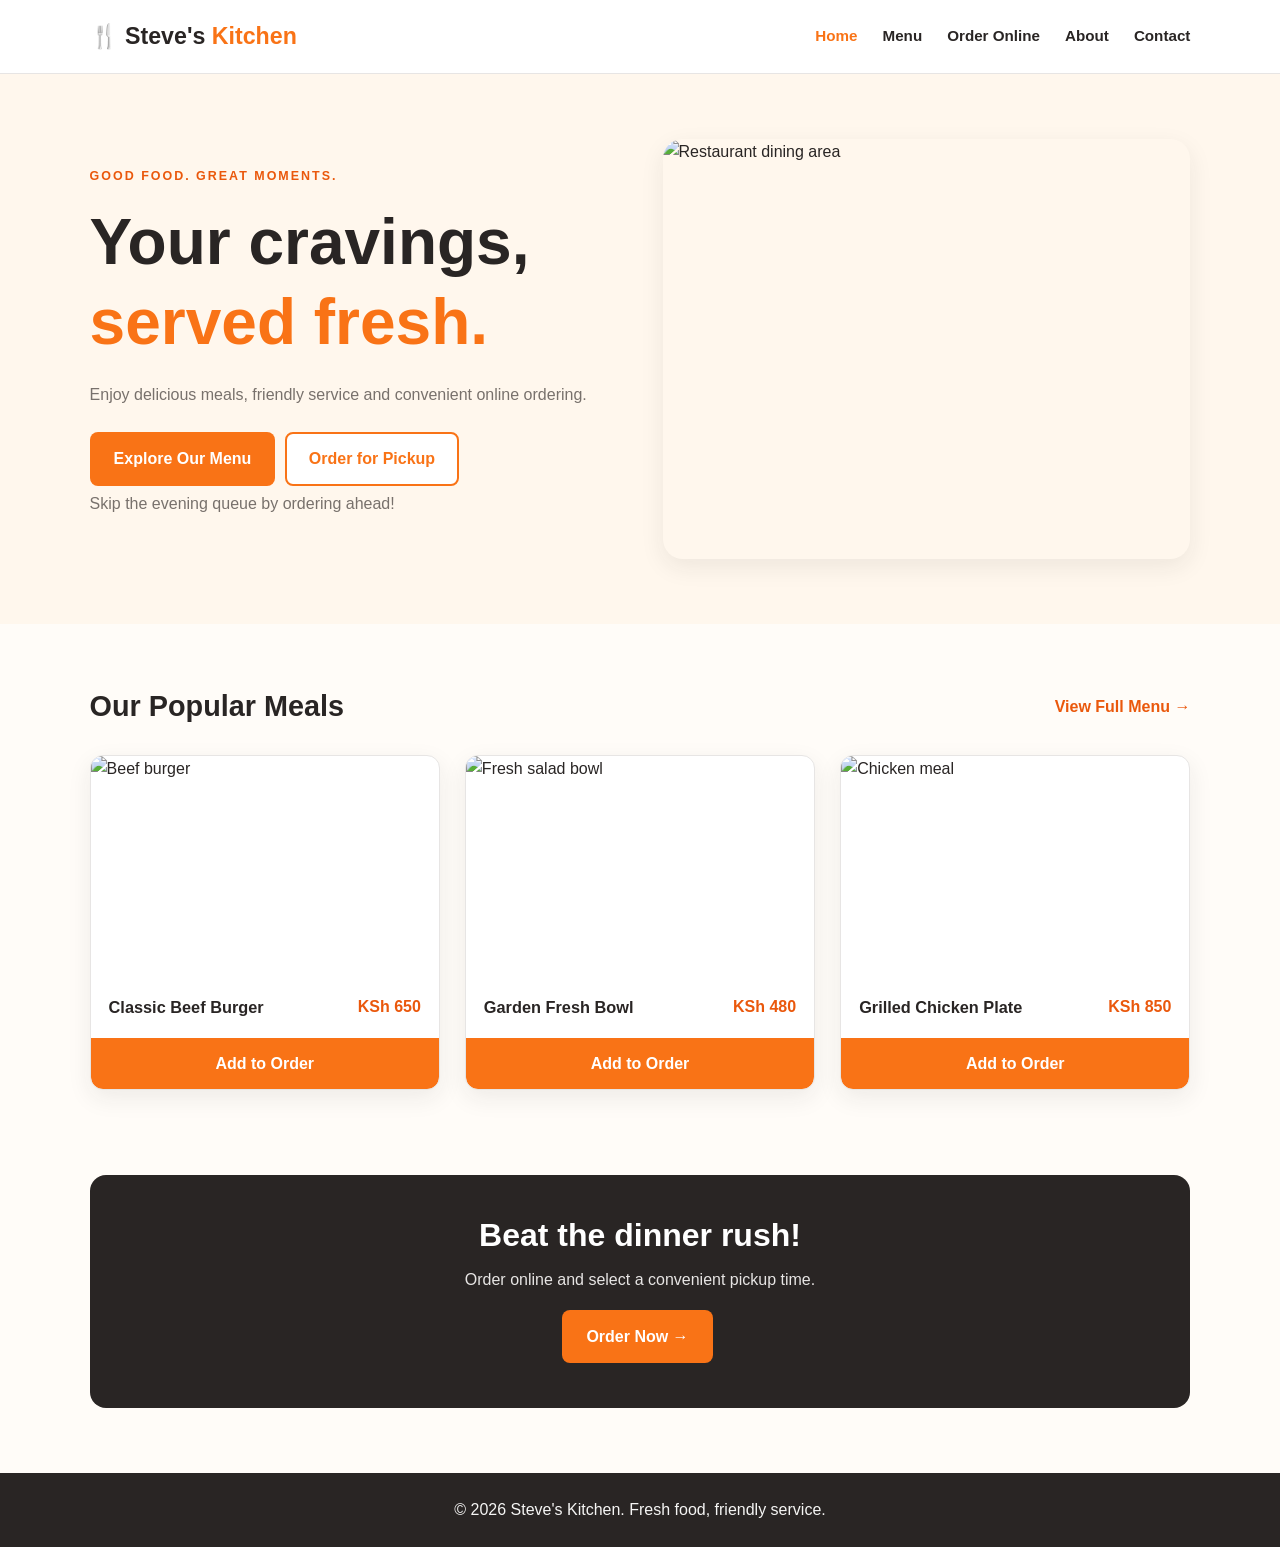
==== index.html @ 31c0b013 "add five pages" ====
<!DOCTYPE html>
<html lang="en">
<head>
  <meta charset="UTF-8">
  <meta name="viewport" content="width=device-width, initial-scale=1.0">
  <title>Steve's Kitchen | Home</title>
  <link rel="stylesheet" href="assets/style.css">
</head>
<body>
  <header class="site-header">
    <a class="logo" href="index.html">🍴 Steve's <b>Kitchen</b></a>
    <nav id="nav">
      <a class="active" href="index.html">Home</a>
      <a href="menu.html">Menu</a>
      <a href="order.html">Order Online</a>
      <a href="about.html">About</a>
      <a href="contact.html">Contact</a>
    </nav>
    <button class="nav-toggle" onclick="toggleNav()">☰</button>
  </header>

  <main>
    <section class="hero">
      <div class="hero-copy">
        <span class="eyebrow">GOOD FOOD. GREAT MOMENTS.</span>
        <h1>Your cravings,<br><em>served fresh.</em></h1>
        <p>Enjoy delicious meals, friendly service and convenient online ordering.</p>
        <a class="btn btn-primary" href="menu.html">Explore Our Menu</a>
        <a class="btn btn-outline" href="order.html">Order for Pickup</a>
        <p>Skip the evening queue by ordering ahead!</p>
      </div>
      <div class="hero-image">
        <img src="https://images.unsplash.com/photo-1555396273-367ea4eb4db5?auto=format&fit=crop&w=1200&q=85"
             alt="Restaurant dining area">
      </div>
    </section>

    <section class="section">
      <div class="section-heading">
        <h2>Our Popular Meals</h2>
        <a class="text-link" href="menu.html">View Full Menu →</a>
      </div>
      <div class="food-grid">
        <article class="food-card">
          <img src="https://images.unsplash.com/photo-1568901346375-23c9450c58cd?auto=format&fit=crop&w=700&q=80"
               alt="Beef burger">
          <div class="food-info">
            <h3>Classic Beef Burger</h3>
            <strong>KSh 650</strong>
          </div>
          <button class="add-btn" onclick="addToCart('Classic Beef Burger',650)">
            Add to Order
          </button>
        </article>

        <article class="food-card">
          <img src="https://images.unsplash.com/photo-1546069901-ba9599a7e63c?auto=format&fit=crop&w=700&q=80"
               alt="Fresh salad bowl">
          <div class="food-info">
            <h3>Garden Fresh Bowl</h3>
            <strong>KSh 480</strong>
          </div>
          <button class="add-btn" onclick="addToCart('Garden Fresh Bowl',480)">
            Add to Order
          </button>
        </article>

        <article class="food-card">
          <img src="https://images.unsplash.com/photo-1604908176997-125f25cc6f3d?auto=format&fit=crop&w=700&q=80"
               alt="Chicken meal">
          <div class="food-info">
            <h3>Grilled Chicken Plate</h3>
            <strong>KSh 850</strong>
          </div>
          <button class="add-btn" onclick="addToCart('Grilled Chicken Plate',850)">
            Add to Order
          </button>
        </article>
      </div>
    </section>

    <section class="pickup-banner">
      <h2>Beat the dinner rush!</h2>
      <p>Order online and select a convenient pickup time.</p>
      <a class="btn btn-primary" href="order.html">Order Now →</a>
    </section>
  </main>

  <footer>
    <p>© <span id="year"></span> Steve's Kitchen. Fresh food, friendly service.</p>
  </footer>

  <script src="assets/script.js"></script>
</body>
</html>
---- assets/style.css ----
/* =====================================
   STEVE'S KITCHEN - MAIN STYLESHEET
   ===================================== */

/* 1. Global Styles */
:root {
  --primary: #F97316;
  --primary-dark: #EA580C;
  --secondary: #FFF7ED;
  --accent: #FDBA74;
  --text: #292524;
  --muted: #78716C;
  --background: #FFFCF8;
  --white: #FFFFFF;
  --border: #E7E5E4;
  --shadow: 0 8px 25px rgba(41, 37, 36, 0.08);
}

* {
  margin: 0;
  padding: 0;
  box-sizing: border-box;
}

html {
  scroll-behavior: smooth;
}

body {
  font-family: Arial, Helvetica, sans-serif;
  background: var(--background);
  color: var(--text);
  line-height: 1.6;
}

img {
  display: block;
  max-width: 100%;
}

a {
  text-decoration: none;
  color: inherit;
}

button,
input,
textarea,
select {
  font: inherit;
}

button {
  cursor: pointer;
}

h1,
h2,
h3 {
  line-height: 1.25;
}

p {
  color: var(--muted);
  margin-bottom: 12px;
}

/* 2. Header and Navigation */
.site-header {
  display: flex;
  align-items: center;
  justify-content: space-between;
  gap: 25px;
  padding: 18px 7%;
  background: var(--white);
  border-bottom: 1px solid var(--border);
  position: sticky;
  top: 0;
  z-index: 1000;
}

.logo {
  font-size: 1.45rem;
  font-weight: 800;
  color: var(--text);
  white-space: nowrap;
}

.logo b {
  color: var(--primary);
}

.site-header nav {
  display: flex;
  align-items: center;
  gap: 25px;
}

.site-header nav a {
  font-size: 0.95rem;
  font-weight: 600;
  transition: color 0.2s ease;
}

.site-header nav a:hover,
.site-header nav a.active {
  color: var(--primary);
}

.nav-toggle {
  display: none;
  border: none;
  background: var(--secondary);
  color: var(--text);
  padding: 8px 12px;
  border-radius: 8px;
  font-size: 1.4rem;
}

/* 3. Buttons */
.btn {
  display: inline-block;
  padding: 12px 22px;
  border: 2px solid transparent;
  border-radius: 8px;
  font-weight: 700;
  text-align: center;
  transition: background 0.2s, transform 0.2s;
  margin: 5px 5px 5px 0;
}

.btn:hover {
  transform: translateY(-2px);
}

.btn-primary {
  background: var(--primary);
  color: var(--white);
}

.btn-primary:hover {
  background: var(--primary-dark);
}

.btn-outline {
  border-color: var(--primary);
  color: var(--primary);
  background: var(--white);
}

.btn-outline:hover {
  background: var(--secondary);
}

.full-width {
  width: 100%;
  margin-top: 15px;
}

.add-btn {
  display: block;
  width: 100%;
  border: none;
  border-radius: 0 0 12px 12px;
  padding: 13px;
  background: var(--primary);
  color: var(--white);
  font-weight: 700;
  transition: background 0.2s;
}

.add-btn:hover {
  background: var(--primary-dark);
}

.text-link {
  color: var(--primary-dark);
  font-weight: 700;
}

.text-link:hover {
  text-decoration: underline;
}

/* 4. Home Page Hero */
.hero {
  display: grid;
  grid-template-columns: 1fr 1fr;
  align-items: center;
  gap: 45px;
  padding: 65px 7%;
  background: var(--secondary);
}

.hero-copy {
  max-width: 580px;
}

.eyebrow {
  display: inline-block;
  color: var(--primary-dark);
  font-size: 0.78rem;
  font-weight: 800;
  letter-spacing: 2px;
  margin-bottom: 15px;
}

.hero h1,
.about-hero h1 {
  font-size: clamp(2.5rem, 5vw, 4.2rem);
  margin-bottom: 20px;
}

.hero h1 em,
.about-hero h1 em {
  color: var(--primary);
  font-style: normal;
}

.hero-copy > p {
  margin-bottom: 20px;
}

.hero-image img {
  width: 100%;
  height: 420px;
  object-fit: cover;
  border-radius: 20px;
  box-shadow: var(--shadow);
}

/* 5. Sections and Headings */
.section {
  padding: 65px 7%;
}

.section-heading {
  display: flex;
  justify-content: space-between;
  align-items: center;
  gap: 20px;
  margin-bottom: 30px;
}

.section-heading h2,
.panel h2 {
  font-size: 1.8rem;
}

.page-wrap {
  width: min(1120px, 90%);
  margin: auto;
  padding: 55px 0;
}

.page-intro {
  text-align: center;
  margin-bottom: 40px;
}

.page-intro h1 {
  font-size: clamp(2rem, 4vw, 3rem);
  margin-bottom: 12px;
}

.page-intro p {
  max-width: 650px;
  margin: 0 auto;
}

/* 6. Food Cards and Grids */
.food-grid,
.menu-grid {
  display: grid;
  grid-template-columns: repeat(3, minmax(0, 1fr));
  gap: 25px;
}

.food-card {
  background: var(--white);
  border: 1px solid var(--border);
  border-radius: 13px;
  overflow: hidden;
  box-shadow: var(--shadow);
  transition: transform 0.25s ease;
}

.food-card:hover {
  transform: translateY(-5px);
}

.food-card > img {
  width: 100%;
  height: 220px;
  object-fit: cover;
}

.food-info {
  display: flex;
  align-items: center;
  justify-content: space-between;
  gap: 12px;
  padding: 18px 18px 10px;
}

.food-info h3 {
  font-size: 1.02rem;
}

.food-info strong {
  color: var(--primary-dark);
  white-space: nowrap;
}

.food-card > p {
  padding: 0 18px;
  font-size: 0.9rem;
}

.food-card .add-btn {
  margin-top: 8px;
}

.center-action {
  text-align: center;
  margin-top: 35px;
}

/* 7. Pickup Promotion Banner */
.pickup-banner {
  margin: 20px 7% 65px;
  padding: 40px 25px;
  text-align: center;
  border-radius: 16px;
  background: var(--text);
  color: var(--white);
}

.pickup-banner h2 {
  font-size: 2rem;
  margin-bottom: 12px;
}

.pickup-banner p {
  color: #E7E5E4;
}

/* 8. About Page */
.about-hero {
  display: grid;
  grid-template-columns: 1fr 1fr;
  align-items: center;
  gap: 45px;
}

.about-hero img {
  width: 100%;
  height: 420px;
  object-fit: cover;
  border-radius: 16px;
}

.values-grid {
  display: grid;
  grid-template-columns: repeat(3, 1fr);
  gap: 22px;
  margin-top: 55px;
}

.values-grid article {
  padding: 25px;
  border: 1px solid var(--border);
  border-radius: 12px;
  background: var(--white);
}

.values-grid h3 {
  color: var(--primary-dark);
  margin-bottom: 12px;
}

/* 9. Checkout and Contact Layouts */
.checkout-layout,
.contact-layout {
  display: grid;
  grid-template-columns: 1fr 1fr;
  gap: 28px;
  align-items: start;
}

.panel {
  padding: 25px;
  background: var(--white);
  border: 1px solid var(--border);
  border-radius: 13px;
  box-shadow: var(--shadow);
}

.panel h2 {
  margin-bottom: 22px;
}

.contact-details {
  display: grid;
  gap: 18px;
}

.contact-item {
  padding: 22px;
  border-radius: 12px;
  background: var(--secondary);
  border-left: 4px solid var(--primary);
}

.contact-item h3 {
  margin-bottom: 10px;
}

/* 10. Forms */
form label {
  display: block;
  font-weight: 700;
  font-size: 0.92rem;
  margin: 16px 0 7px;
}

input,
textarea,
select {
  width: 100%;
  padding: 12px 13px;
  border: 1px solid #D6D3D1;
  border-radius: 8px;
  background: var(--white);
  color: var(--text);
  outline: none;
}

input:focus,
textarea:focus,
select:focus {
  border-color: var(--primary);
  box-shadow: 0 0 0 3px rgba(249, 115, 22, 0.15);
}

textarea {
  resize: vertical;
}

.form-note {
  margin-top: 12px;
  font-size: 0.83rem;
}

.notice {
  margin-top: 15px;
  padding: 12px;
  background: var(--secondary);
  border-radius: 8px;
  color: var(--text);
  overflow-wrap: anywhere;
}

/* 11. Shopping Cart */
.cart-row {
  display: grid;
  grid-template-columns: minmax(0, 1fr) auto auto;
  align-items: center;
  gap: 12px;
  padding: 15px 0;
  border-bottom: 1px solid var(--border);
}

.cart-row > div:first-child {
  display: grid;
}

.cart-row small {
  color: var(--muted);
}

.cart-row > strong {
  font-size: 0.9rem;
  white-space: nowrap;
}

.qty-controls {
  display: flex;
  align-items: center;
  gap: 9px;
}

.qty-controls button {
  width: 28px;
  height: 28px;
  border: none;
  border-radius: 6px;
  background: var(--secondary);
  color: var(--primary-dark);
  font-weight: 800;
}

.qty-controls button:hover {
  background: var(--accent);
}

.cart-total {
  display: flex;
  justify-content: space-between;
  gap: 15px;
  margin: 20px 0;
  padding-top: 15px;
  border-top: 2px solid var(--border);
  font-size: 1.15rem;
}

.cart-total strong {
  color: var(--primary-dark);
}

.empty-cart {
  padding: 20px 0;
}

/* 12. Footer */
footer {
  padding: 24px 7%;
  background: var(--text);
  text-align: center;
}

footer p {
  color: #F5F5F4;
  margin: 0;
}

/* 13. Responsive Design */
@media (max-width: 900px) {
  .site-header {
    padding: 16px 5%;
  }

  .site-header nav {
    gap: 14px;
  }

  .hero,
  .about-hero {
    gap: 25px;
    padding: 45px 5%;
  }

  .section {
    padding: 45px 5%;
  }

  .food-grid,
  .menu-grid {
    grid-template-columns: repeat(2, minmax(0, 1fr));
  }

  .hero-image img,
  .about-hero img {
    height: 350px;
  }
}

@media (max-width: 650px) {
  .site-header {
    flex-wrap: wrap;
  }

  .nav-toggle {
    display: block;
  }

  .site-header nav {
    display: none;
    flex-direction: column;
    align-items: stretch;
    width: 100%;
    gap: 0;
    padding-top: 10px;
  }

  .site-header nav.open {
    display: flex;
  }

  .site-header nav a {
    padding: 12px 5px;
    border-top: 1px solid var(--border);
  }

  .hero,
  .about-hero,
  .checkout-layout,
  .contact-layout {
    grid-template-columns: 1fr;
  }

  .hero {
    padding: 40px 6%;
  }

  .hero h1,
  .about-hero h1 {
    font-size: 2.6rem;
  }

  .hero-image img,
  .about-hero img {
    height: 280px;
  }

  .food-grid,
  .menu-grid,
  .values-grid {
    grid-template-columns: 1fr;
  }

  .section-heading {
    align-items: flex-start;
    flex-direction: column;
  }

  .page-wrap {
    padding: 38px 0;
  }

  .pickup-banner {
    margin: 10px 5% 40px;
  }

  .panel {
    padding: 18px;
  }

  .cart-row {
    grid-template-columns: minmax(0, 1fr) auto;
  }

  .cart-row > strong {
    grid-column: 1 / -1;
    text-align: right;
  }
}
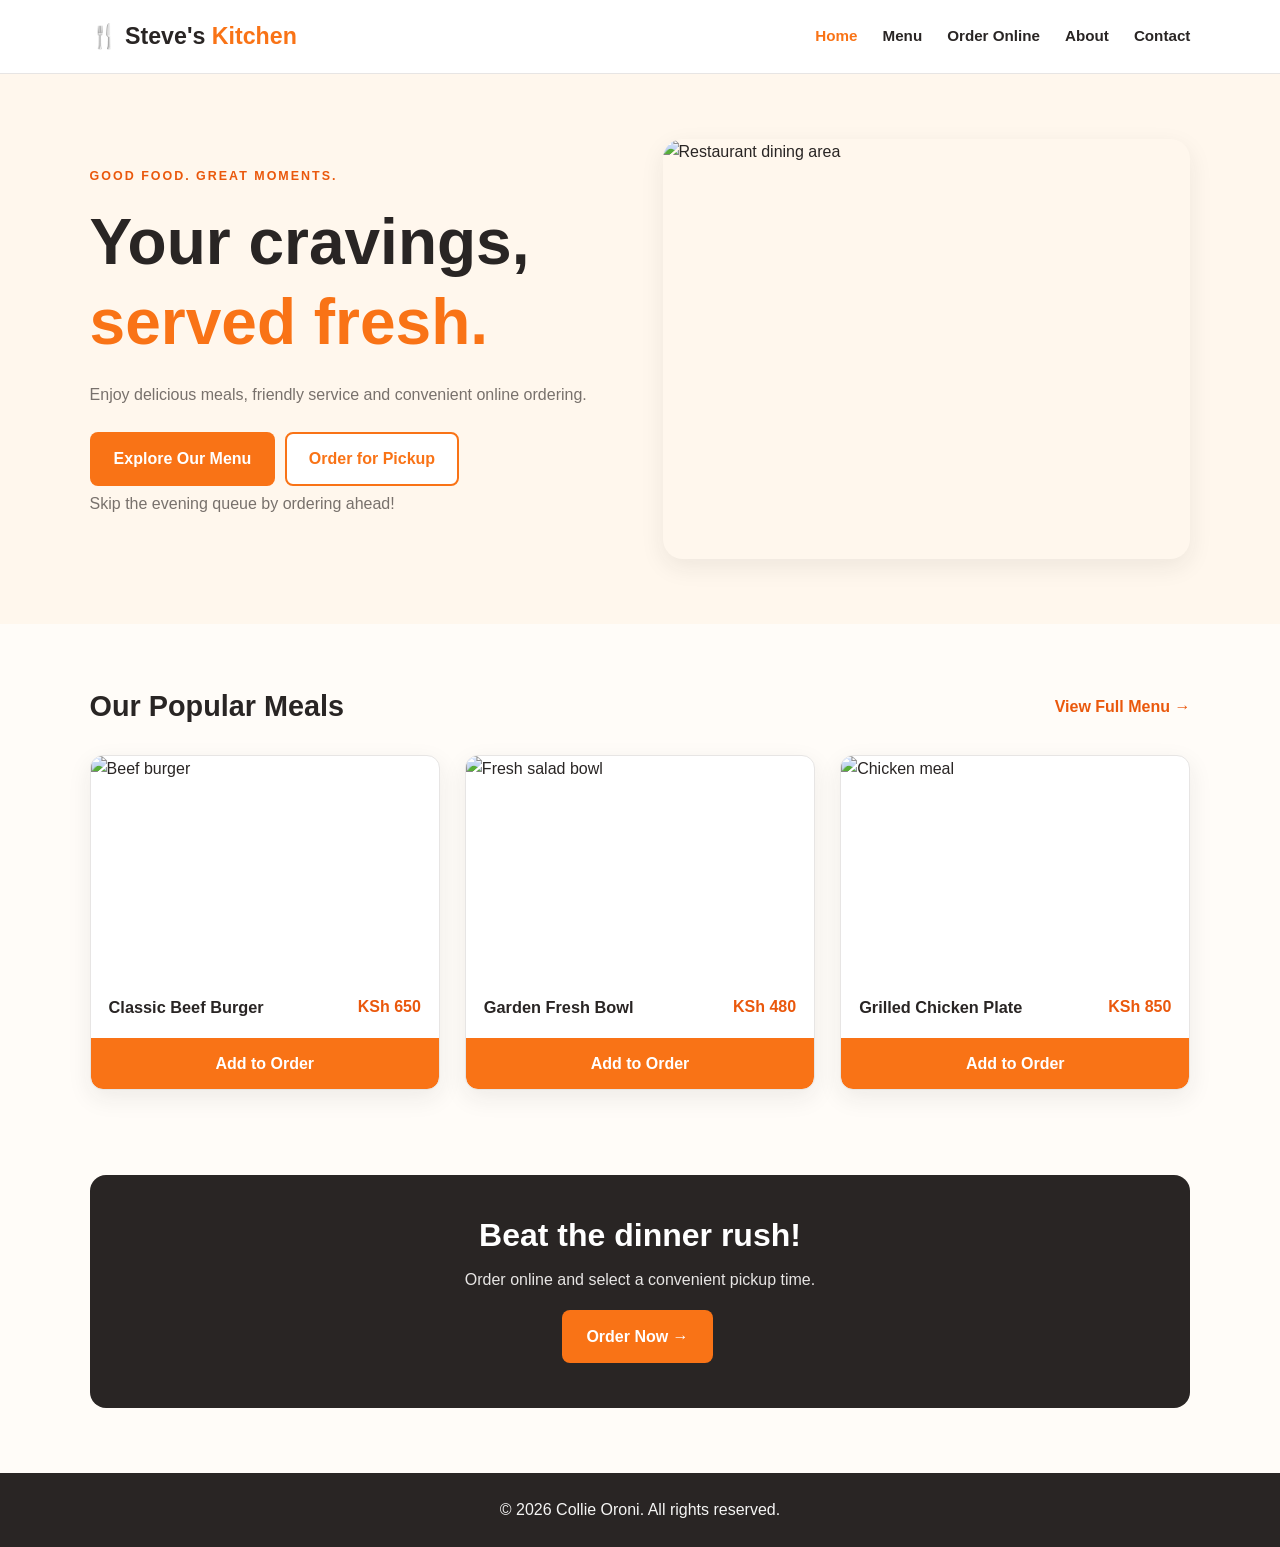
==== commit 48bca9cb: "update all the changes" ====
--- a/index.html
+++ b/index.html
@@ -88,8 +88,8 @@
   </main>
 
   <footer>
-    <p>© <span id="year"></span> Steve's Kitchen. Fresh food, friendly service.</p>
-  </footer>
+    <p>&copy; 2026 Collie Oroni. All rights reserved.</p>
+</footer>
 
   <script src="assets/script.js"></script>
 </body>
